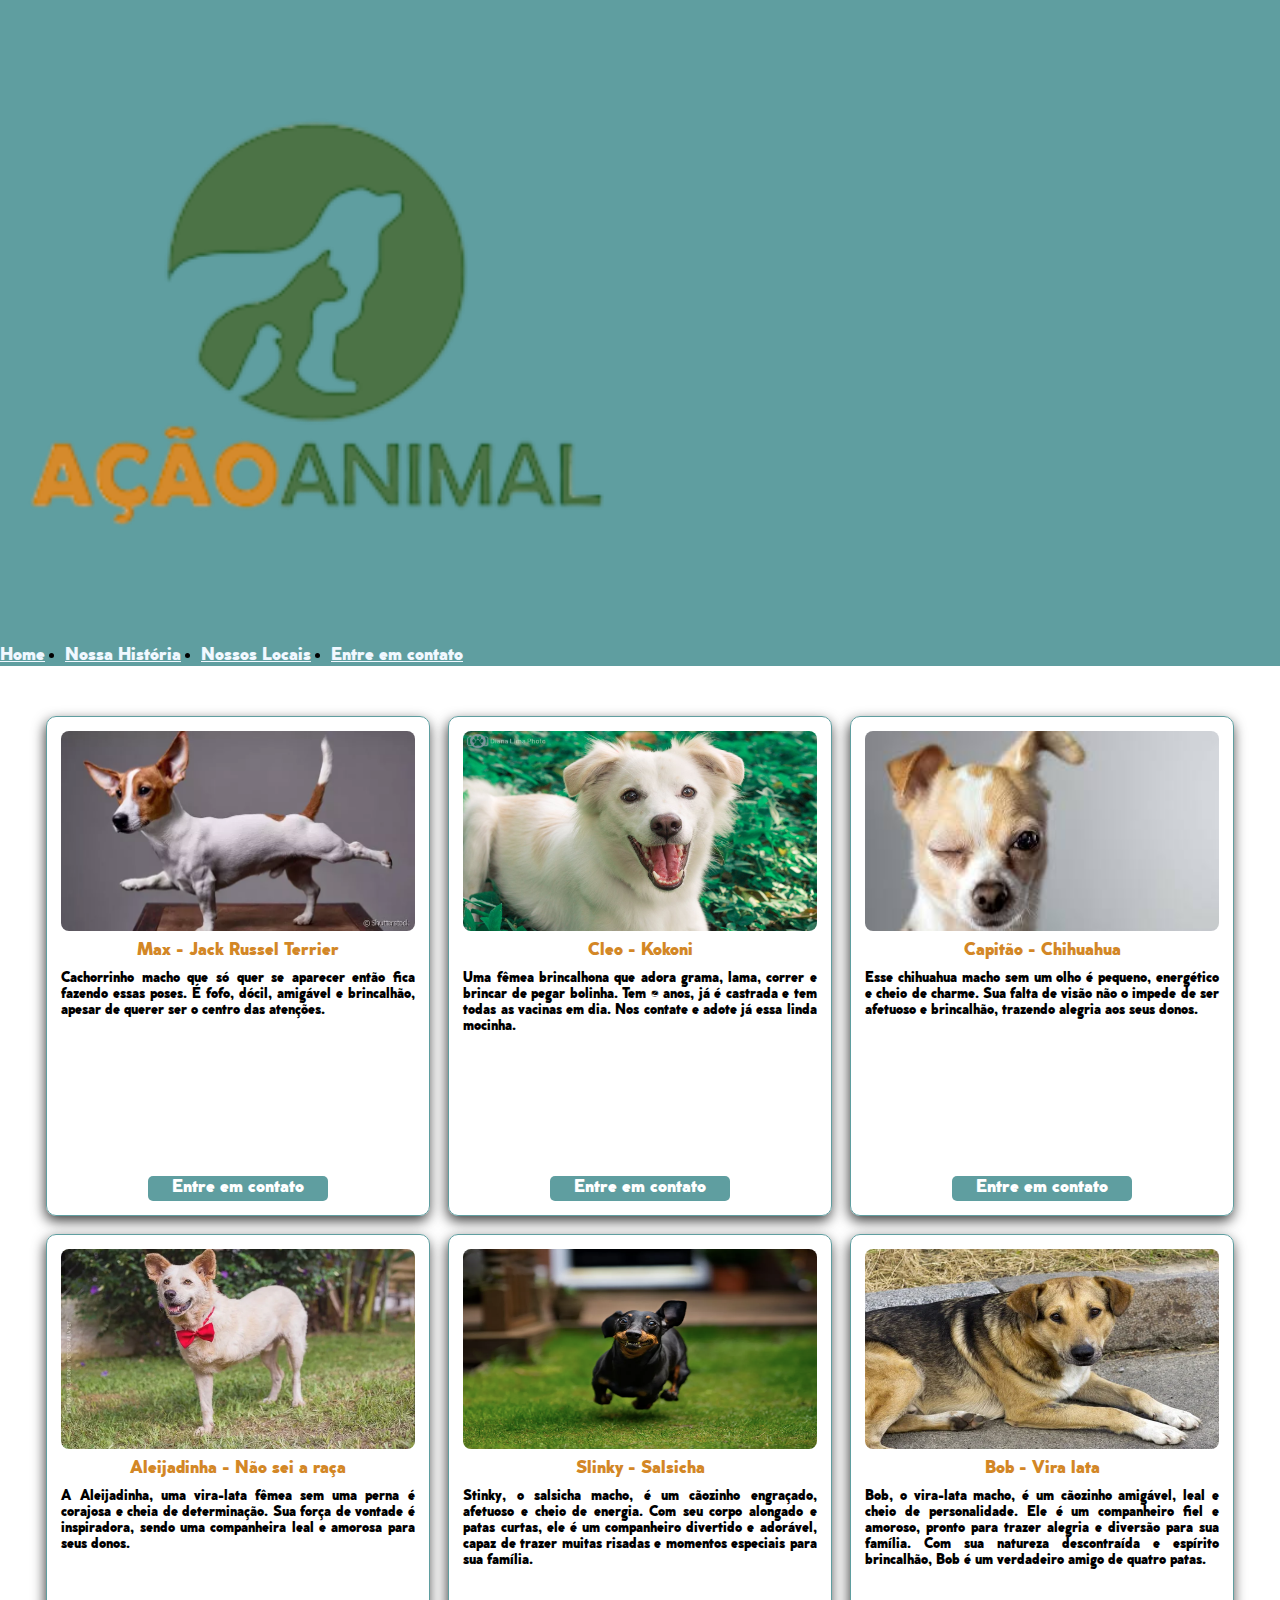
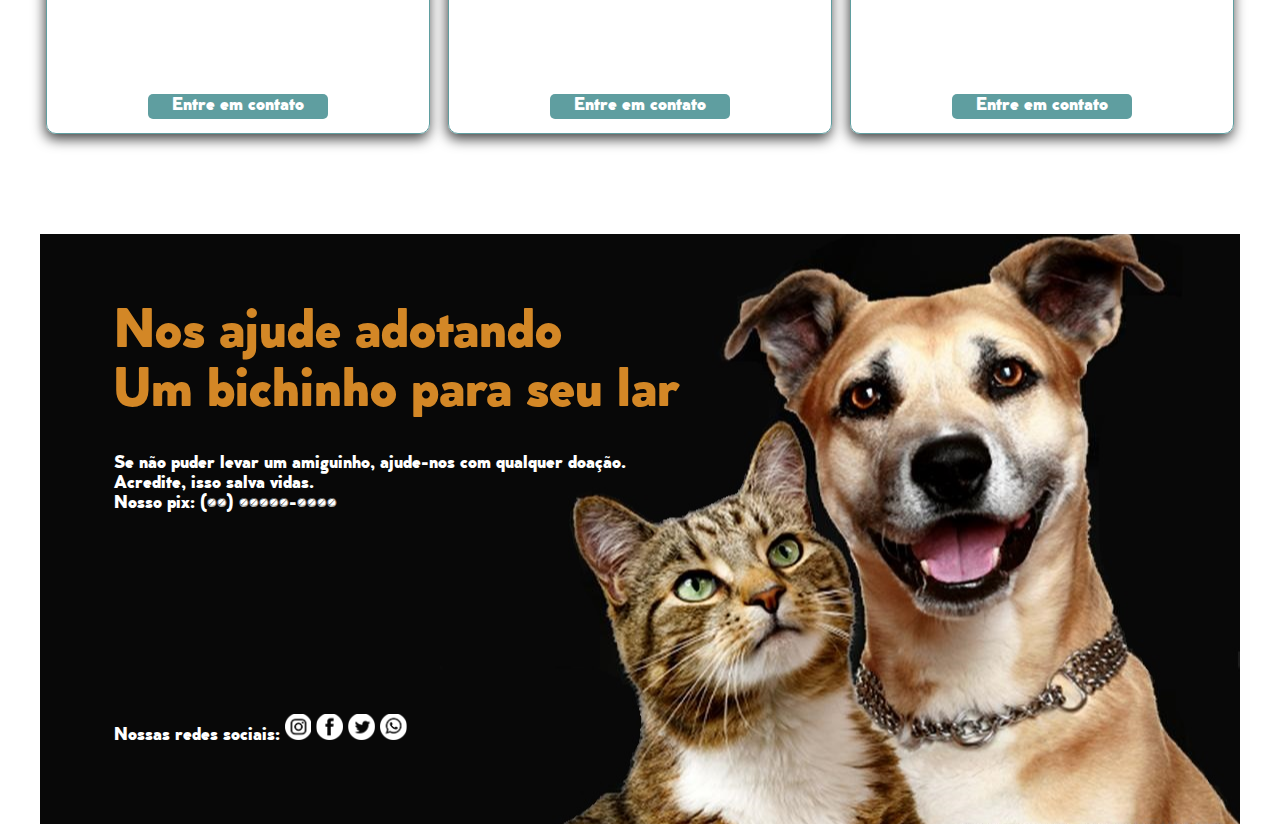
==== index.html @ 509710b0 "Quase pronto" ====
<!DOCTYPE html>
<html lang="pt-br">

<head>
    <meta charset="UTF-8">
    <meta http-equiv="X-UA-Compatible" content="IE=edge">
    <meta name="viewport" content="width=device-width, initial-scale=1.0">
    <link href="https://cdn.jsdelivr.net/npm/bootstrap@5.3.0/dist/css/bootstrap.min.css" rel="stylesheet"
        integrity="sha384-9ndCyUaIbzAi2FUVXJi0CjmCapSmO7SnpJef0486qhLnuZ2cdeRhO02iuK6FUUVM" crossorigin="anonymous">

    <link rel="stylesheet" href="./css/style.css">
    <title>ONG</title>
</head>

<body>
    <header>
        <nav class="navbar navbar-expand-lg w-100">
            <div class="container-fluid">
                <a class="navbar-brand" href="#"><img src="./img/logo.png" alt=""></a>
                <div class="collapse navbar-collapse" id="navbarNav">
                    <ul class="navbar-nav ms-auto">
                        <li class="nav-item">
                            <a class="nav-link active" aria-current="page" href="#">Home</a>
                        </li>
                        <li class="nav-item">
                            <a class="nav-link" href="#">Nossa História</a>
                        </li>
                        <li class="nav-item">
                            <a class="nav-link" href="#">Nossos Locais</a>
                        </li>
                        <li class="nav-item">
                            <a class="nav-link" href="#">Entre em contato</a>
                        </li>
                    </ul>
                </div>
            </div>
        </nav>
    </header>

    <div class="container"></div>

    <footer>
        <h1>Nos ajude adotando</h1>
        <h2>Um bichinho para seu lar</h2>

        <div class="footer-texto">
            <span>Se não puder levar um amiguinho, ajude-nos com qualquer doação.</span>
            <span>Acredite, isso salva vidas.</span>
            <span>Nosso pix: (41) 98765-4321</span>
        </div>

        <div class="footer-redes">
            <span>Nossas redes sociais:</span>
            <a href="instagram.com/userdaempresa"><img src="./img/rodape/icone-insta.png" alt="Ícone do Instagram"></a>
            <a href="facebook.com/userdaempresa"><img src="./img/rodape/icone-face.png" alt="Ícone do Facebook"></a>
            <a href="twitter.com/userdaempresa"><img src="./img/rodape/icone-twitter.png" alt="Ícone do Twitter"></a>
            <a href="wa.me/5541987654321"><img src="./img/rodape/icone-whats.png" alt="Ícone do Whatsapp"></a>
        </div>
    </footer>

    <script src="./js/script.js"></script>
</body>

</html>
---- css/style.css ----
* {
  font-family: fonte;
  margin: 0;
  padding: 0;
  box-sizing: border-box;
  font-size: 18px;
}

@font-face {
  font-family: fonte;
  src: url("../fonts/Cocogoose-Classic-ExtraBold-trial.ttf");
}

header {
  margin-bottom: 50px;
  background-color: cadetblue;
}

.navbar img {
  width: 50%;
}

.navbar a {
  color: aliceblue;
}

.navbar-nav {
  display: flex;
  gap: 20px;
}

.container {
  display: flex;
  justify-content: center;
  align-items: center;
  flex-wrap: wrap;
  gap: 1rem;
}

.card {
  border: 1px solid cadetblue;
  border-radius: 10px;
  overflow: hidden;

  display: flex;
  flex-direction: column;
  align-items: center;
  justify-content: space-around;
  gap: 10px;

  width: 30%;
  height: 500px;
  padding: 0.8rem;

  box-shadow: -1px 5px 13px 0px rgba(0, 0, 0, 0.75);
}

.card-img {
  width: 100%;
  height: 200px;
  border-radius: 8px;
}

.card-titulo {
  text-align: center;
  color: #d38726;
}

.card-descricao {
  text-align: justify;
  font-size: 0.8rem;
  flex-grow: 1;
}

.card-botao {
  width: 180px;
  height: 25px;
  border: none;
  border-radius: 5px;
  background-color: cadetblue;
}

.card-botao a {
  color: white;
  text-decoration: none;
}

footer {
  margin-top: 100px;
  padding-left: 60px;
  background-image: url("../img/footer.jpg");
  background-repeat: no-repeat;
  background-position: center;
  height: 590px;
  color: white;
}

footer h1, footer h2, .footer-texto, .footer-redes {
  padding-left: 3rem;
}

footer h1 {
  padding-top: 4rem;
}

footer h1, footer h2 {
  color: #d38726;
  font-size: 3rem;
}

.footer-texto {
  display: flex;
  flex-direction: column;
  margin-top: 30px;
  margin-bottom: 200px;
}

.footer-redes {
  gap: 10px;
}

.footer-redes a {
  color: #d38726;
  text-decoration: none;
}

@media (max-width: 600px) {

  * {
    font-size: 22px;
  }

  .card {
    width: 80%;
  }
}

@media (min-width: 601px) and (max-width: 801px) {

  * {
    font-size: 20px;
  }

  .card {
    width: 40%;
  }
}
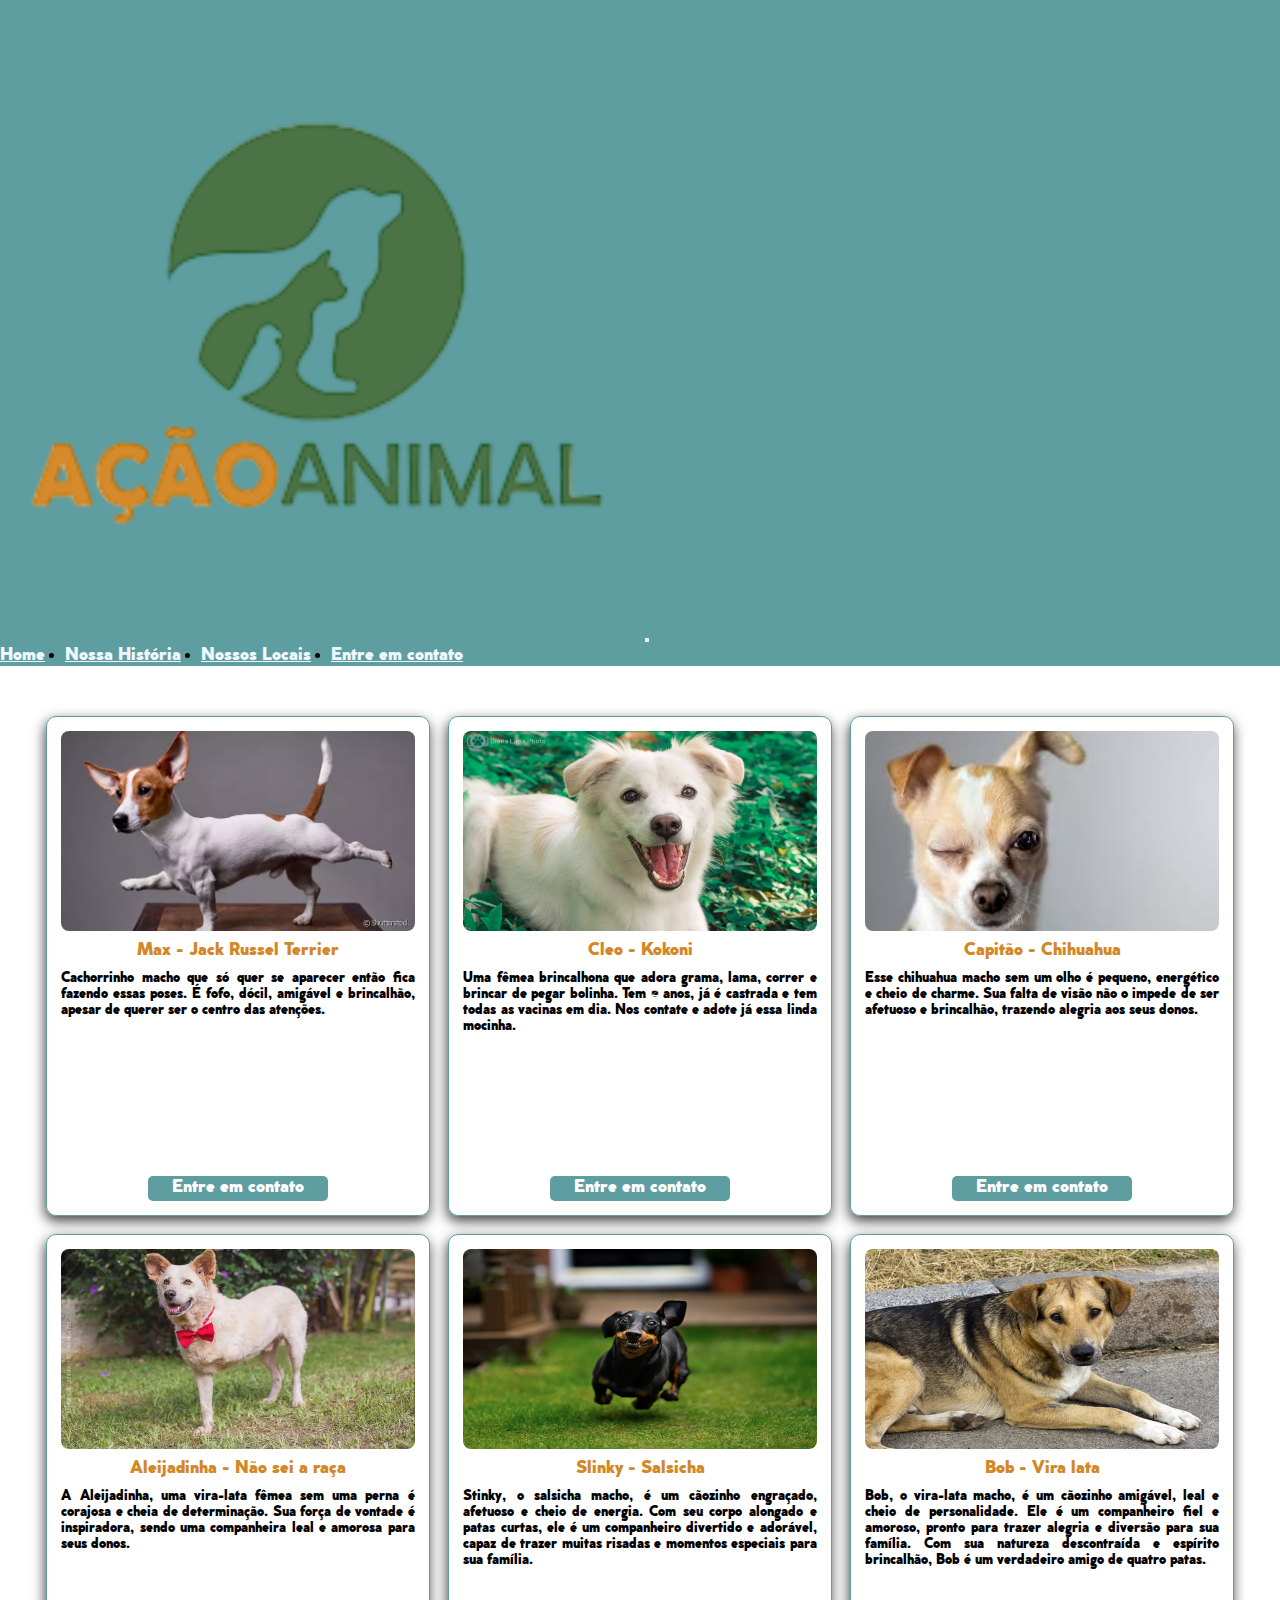
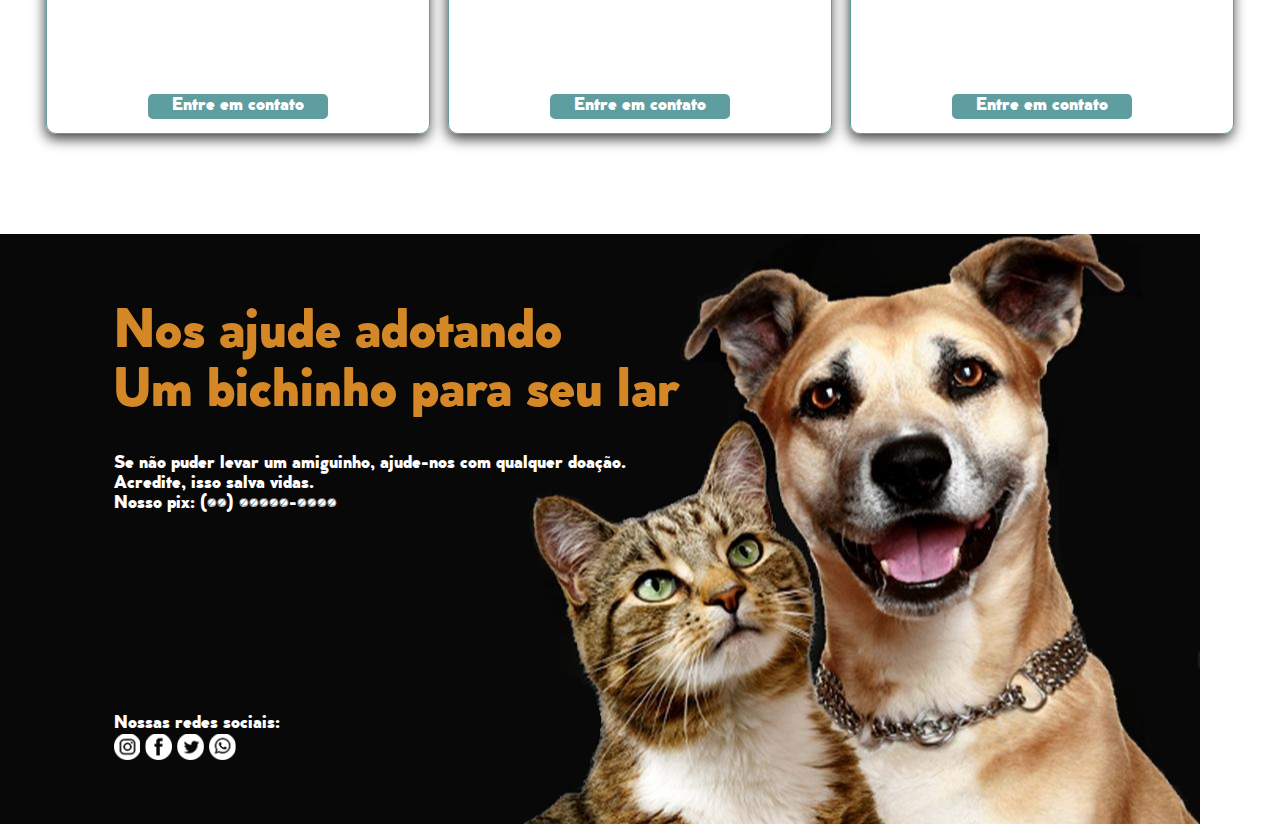
==== commit 37d8b145: "ONG" ====
--- a/index.html
+++ b/index.html
@@ -17,6 +17,10 @@
         <nav class="navbar navbar-expand-lg w-100">
             <div class="container-fluid">
                 <a class="navbar-brand" href="#"><img src="./img/logo.png" alt=""></a>
+                <button class="navbar-toggler" type="button" data-bs-toggle="collapse" data-bs-target="#navbarNav"
+                    aria-controls="navbarNav" aria-expanded="false" aria-label="Toggle navigation">
+                    <span class="navbar-toggler-icon"></span>
+                </button>
                 <div class="collapse navbar-collapse" id="navbarNav">
                     <ul class="navbar-nav ms-auto">
                         <li class="nav-item">
@@ -51,10 +55,12 @@
 
         <div class="footer-redes">
             <span>Nossas redes sociais:</span>
-            <a href="instagram.com/userdaempresa"><img src="./img/rodape/icone-insta.png" alt="Ícone do Instagram"></a>
-            <a href="facebook.com/userdaempresa"><img src="./img/rodape/icone-face.png" alt="Ícone do Facebook"></a>
-            <a href="twitter.com/userdaempresa"><img src="./img/rodape/icone-twitter.png" alt="Ícone do Twitter"></a>
-            <a href="wa.me/5541987654321"><img src="./img/rodape/icone-whats.png" alt="Ícone do Whatsapp"></a>
+            <div>
+                <a href="instagram.com/userdaempresa"><img src="./img/rodape/icone-insta.png" alt="Ícone do Instagram"></a>
+                <a href="facebook.com/userdaempresa"><img src="./img/rodape/icone-face.png" alt="Ícone do Facebook"></a>
+                <a href="twitter.com/userdaempresa"><img src="./img/rodape/icone-twitter.png" alt="Ícone do Twitter"></a>
+                <a href="wa.me/5541987654321"><img src="./img/rodape/icone-whats.png" alt="Ícone do Whatsapp"></a>
+            </div>
         </div>
     </footer>
 
--- a/css/style.css
+++ b/css/style.css
@@ -91,6 +91,7 @@
   background-image: url("../img/footer.jpg");
   background-repeat: no-repeat;
   background-position: center;
+  width: 1200px;
   height: 590px;
   color: white;
 }
@@ -101,6 +102,7 @@
 
 footer h1 {
   padding-top: 4rem;
+  
 }
 
 footer h1, footer h2 {
@@ -133,6 +135,19 @@
   .card {
     width: 80%;
   }
+
+  footer {
+    padding: 0px 0px 0px 0px;
+    background-image: url("../img/rodape/background.jpeg");
+    background-position: initial;
+    height: 1300px;
+    width: 598px;
+  }
+
+  .footer-redes {
+    display: flex;
+    flex-direction: column;
+  }
 }
 
 @media (min-width: 601px) and (max-width: 801px) {
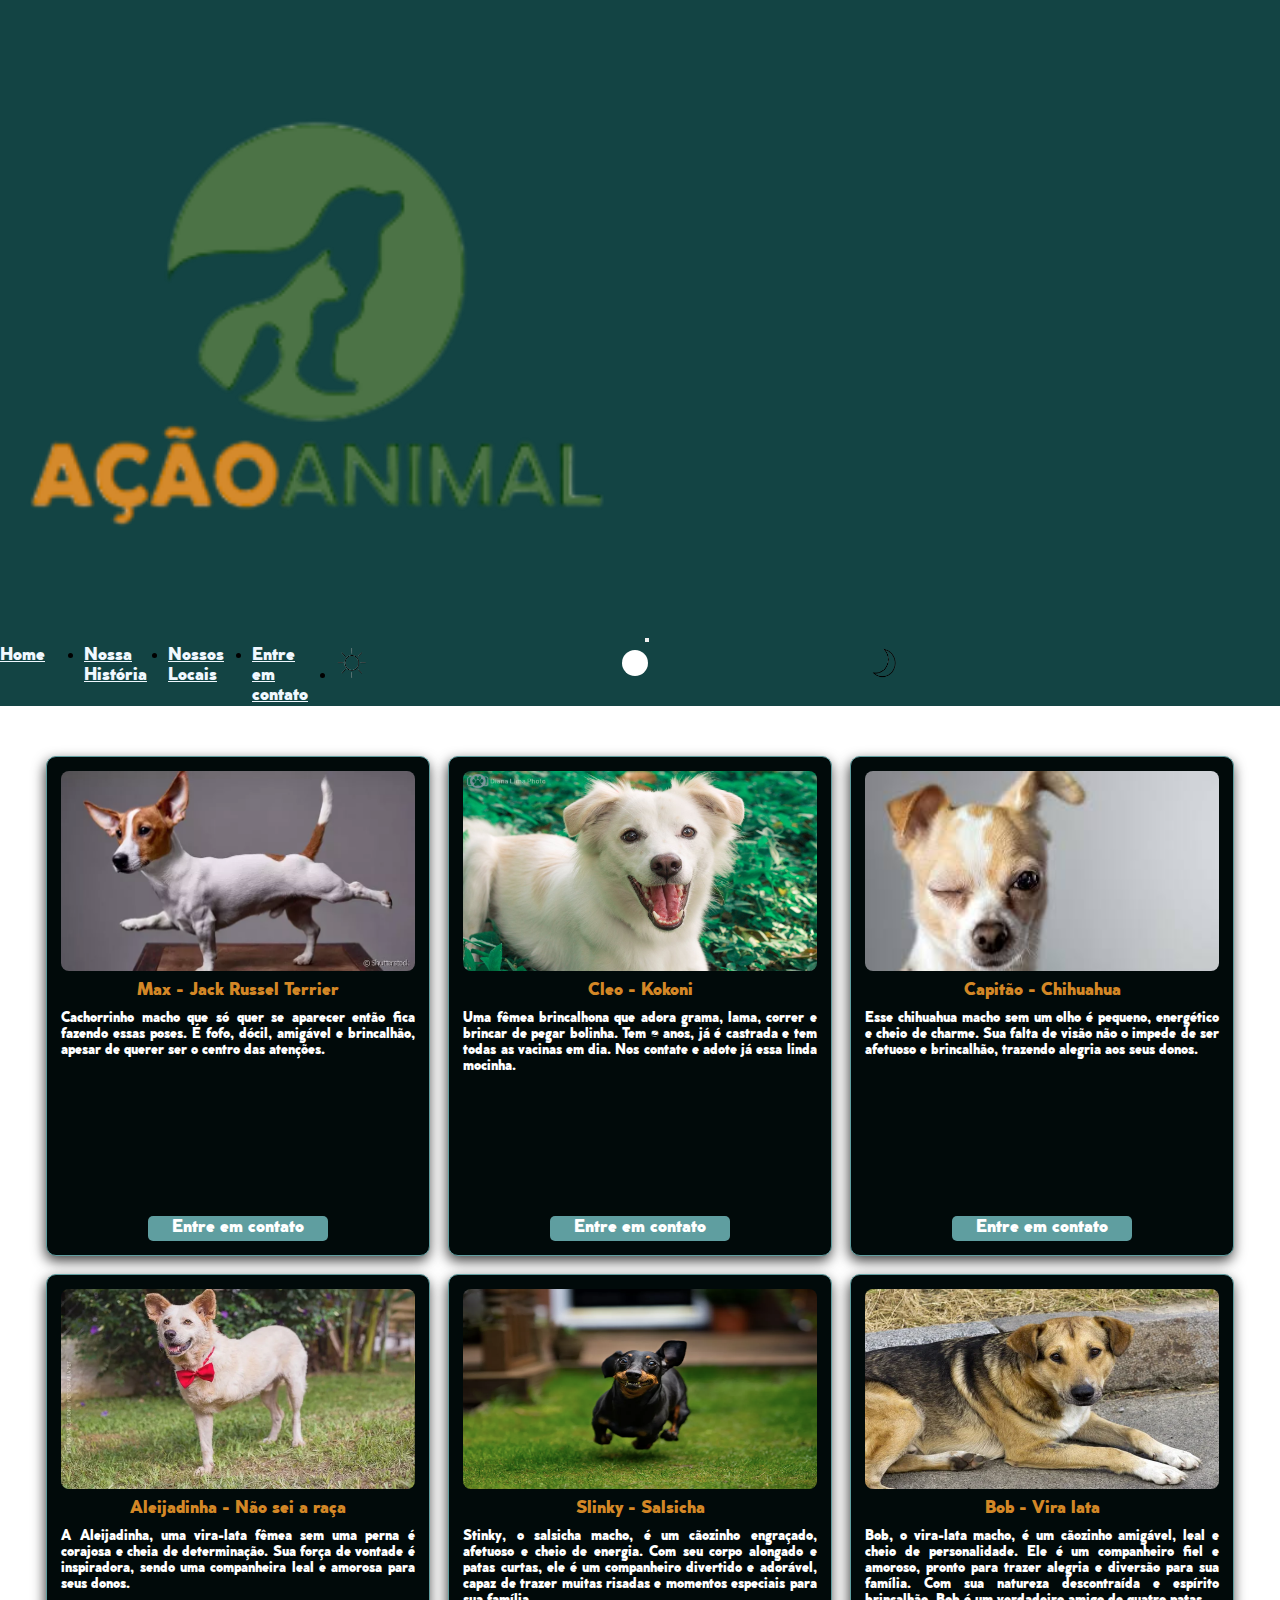
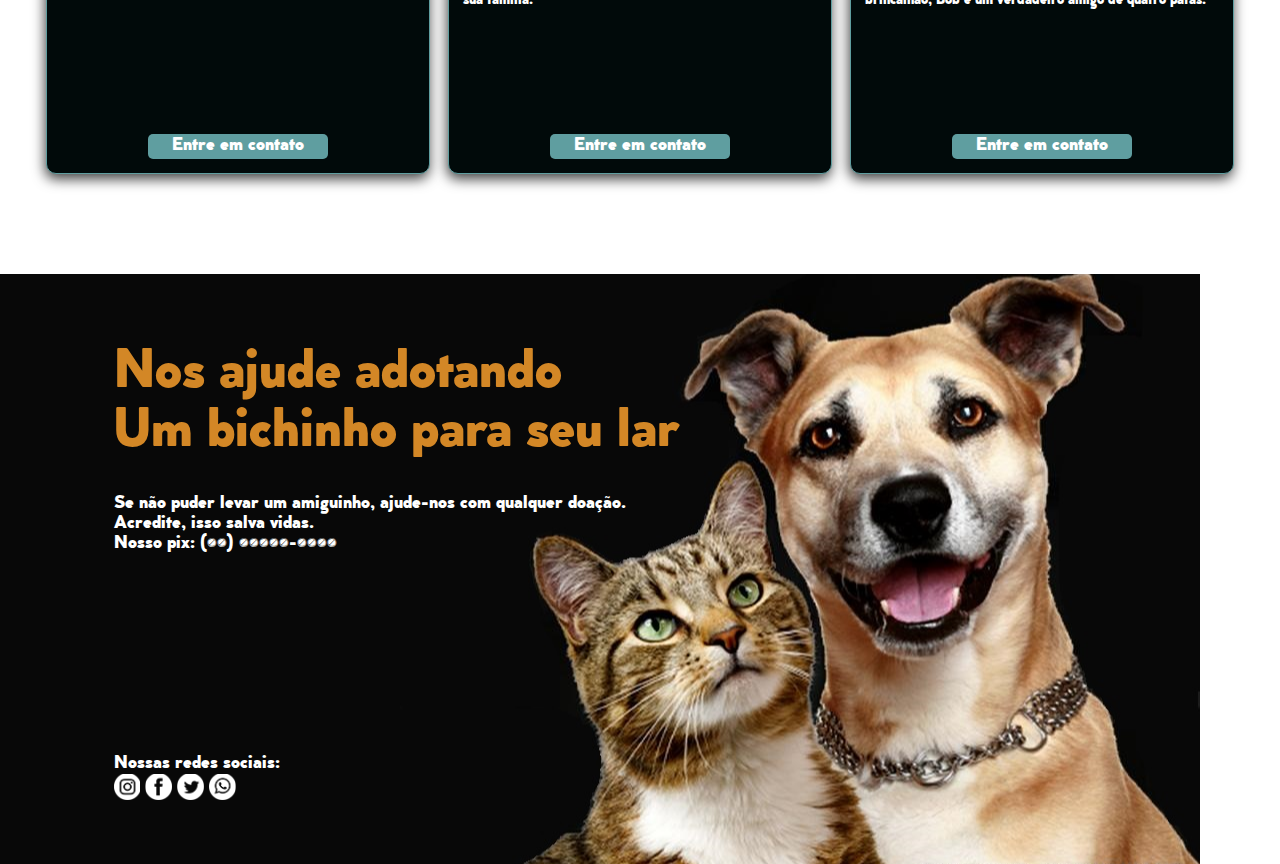
==== commit 32db85df: "Umas coisas" ====
--- a/index.html
+++ b/index.html
@@ -9,6 +9,7 @@
         integrity="sha384-9ndCyUaIbzAi2FUVXJi0CjmCapSmO7SnpJef0486qhLnuZ2cdeRhO02iuK6FUUVM" crossorigin="anonymous">
 
     <link rel="stylesheet" href="./css/style.css">
+    <link rel="stylesheet" href="./css/tema.css">
     <title>ONG</title>
 </head>
 
@@ -35,6 +36,16 @@
                         <li class="nav-item">
                             <a class="nav-link" href="#">Entre em contato</a>
                         </li>
+                        <li>
+                            <div class="switch-area">
+                                <img class="mudar-tema" src="./img/sol.png" alt="Desenho de sol">
+                                <label class="switch">
+                                    <input type="checkbox" id="botaoTema">
+                                    <span class="slider round"></span>
+                                </label>
+                                <img class="mudar-tema" src="./img/lua.png" alt="Desenho de lua">
+                            </div>
+                        </li>
                     </ul>
                 </div>
             </div>
@@ -56,15 +67,18 @@
         <div class="footer-redes">
             <span>Nossas redes sociais:</span>
             <div>
-                <a href="instagram.com/userdaempresa"><img src="./img/rodape/icone-insta.png" alt="Ícone do Instagram"></a>
+                <a href="instagram.com/userdaempresa"><img src="./img/rodape/icone-insta.png"
+                        alt="Ícone do Instagram"></a>
                 <a href="facebook.com/userdaempresa"><img src="./img/rodape/icone-face.png" alt="Ícone do Facebook"></a>
-                <a href="twitter.com/userdaempresa"><img src="./img/rodape/icone-twitter.png" alt="Ícone do Twitter"></a>
+                <a href="twitter.com/userdaempresa"><img src="./img/rodape/icone-twitter.png"
+                        alt="Ícone do Twitter"></a>
                 <a href="wa.me/5541987654321"><img src="./img/rodape/icone-whats.png" alt="Ícone do Whatsapp"></a>
             </div>
         </div>
     </footer>
 
     <script src="./js/script.js"></script>
+    <script src="./js/alterar-tema.js"></script>
 </body>
 
 </html>--- a/css/style.css
+++ b/css/style.css
@@ -88,7 +88,7 @@
 footer {
   margin-top: 100px;
   padding-left: 60px;
-  background-image: url("../img/footer.jpg");
+  background-image: url("../img/rodape/footer.jpg");
   background-repeat: no-repeat;
   background-position: center;
   width: 1200px;
--- a/css/tema.css
+++ b/css/tema.css
@@ -0,0 +1,174 @@
+* {
+    font-family: fonte;
+    margin: 0;
+    padding: 0;
+    box-sizing: border-box;
+    font-size: 18px;
+}
+
+.body-dark {
+    background-color: rgb(1, 10, 10);
+    color: white;
+}
+
+header {
+    background-color: rgb(19, 68, 68);
+}
+
+.switch-area {
+    display: flex;
+    flex-direction: row;
+    gap: 250px
+}
+
+.navbar ul li {
+    width: 5%;
+}
+
+.switch {
+    position: relative;
+    display: inline-block;
+    width: 60px;
+    height: 34px;
+}
+
+.switch input {
+    opacity: 0;
+    width: 0;
+    height: 0;
+}
+
+.slider {
+    position: absolute;
+    cursor: pointer;
+    top: 0;
+    right: 0;
+    bottom: 0;
+    left: 0;
+    background-color: #ccc;
+    -webkit-transition: .4s;
+    transition: .4s;
+}
+
+.slider:before {
+    position: absolute;
+    content: "";
+    height: 26px;
+    width: 26px;
+    left: 4px;
+    bottom: 4px;
+    background-color: white;
+    -webkit-transition: .4s;
+    transition: .4s;
+}
+
+input:checked+.slider {
+    background-color: #031d33;
+}
+
+input:focus+.slider {
+    box-shadow: 0 0 1px #031d33;
+}
+
+input:checked+.slider:before {
+    -webkit-transform: translateX(26px);
+    -ms-transform: translateX(26px);
+    transform: translateX(26px);
+}
+
+.slider.round {
+    border-radius: 34px;
+}
+
+.slider.round:before {
+    border-radius: 50%;
+}
+
+.card {
+    border: 1px solid cadetblue;
+    border-radius: 10px;
+    overflow: hidden;
+    background-color: rgb(1, 10, 10);
+
+    display: flex;
+    flex-direction: column;
+    align-items: center;
+    justify-content: space-around;
+    gap: 10px;
+
+    width: 30%;
+    height: 500px;
+    padding: 0.8rem;
+
+    box-shadow: -1px 5px 13px 0px rgba(0, 0, 0, 0.75);
+}
+
+.card-img {
+    width: 100%;
+    height: 200px;
+    border-radius: 8px;
+}
+
+.card-titulo {
+    text-align: center;
+    color: #d38726;
+}
+
+.card-descricao {
+    text-align: justify;
+    font-size: 0.8rem;
+    flex-grow: 1;
+    color: white;
+}
+
+.card-botao {
+    width: 180px;
+    height: 25px;
+    border: none;
+    border-radius: 5px;
+    background-color: cadetblue;
+}
+
+.card-botao a {
+    color: white;
+    text-decoration: none;
+}
+
+footer {
+    background-color: rgb(8, 8, 8);
+}
+
+@media (max-width: 600px) {
+
+    * {
+        font-size: 22px;
+    }
+
+    .card {
+        width: 80%;
+    }
+
+    footer {
+        padding: 0px 0px 0px 0px;
+        background-image: url("../img/rodape/background.jpeg");
+        background-position: initial;
+        height: 1300px;
+        width: 598px;
+    }
+
+    .footer-redes {
+        display: flex;
+        flex-direction: column;
+    }
+}
+
+@media (min-width: 601px) and (max-width: 801px) {
+
+    * {
+        font-size: 20px;
+    }
+
+    .card {
+        width: 40%;
+    }
+}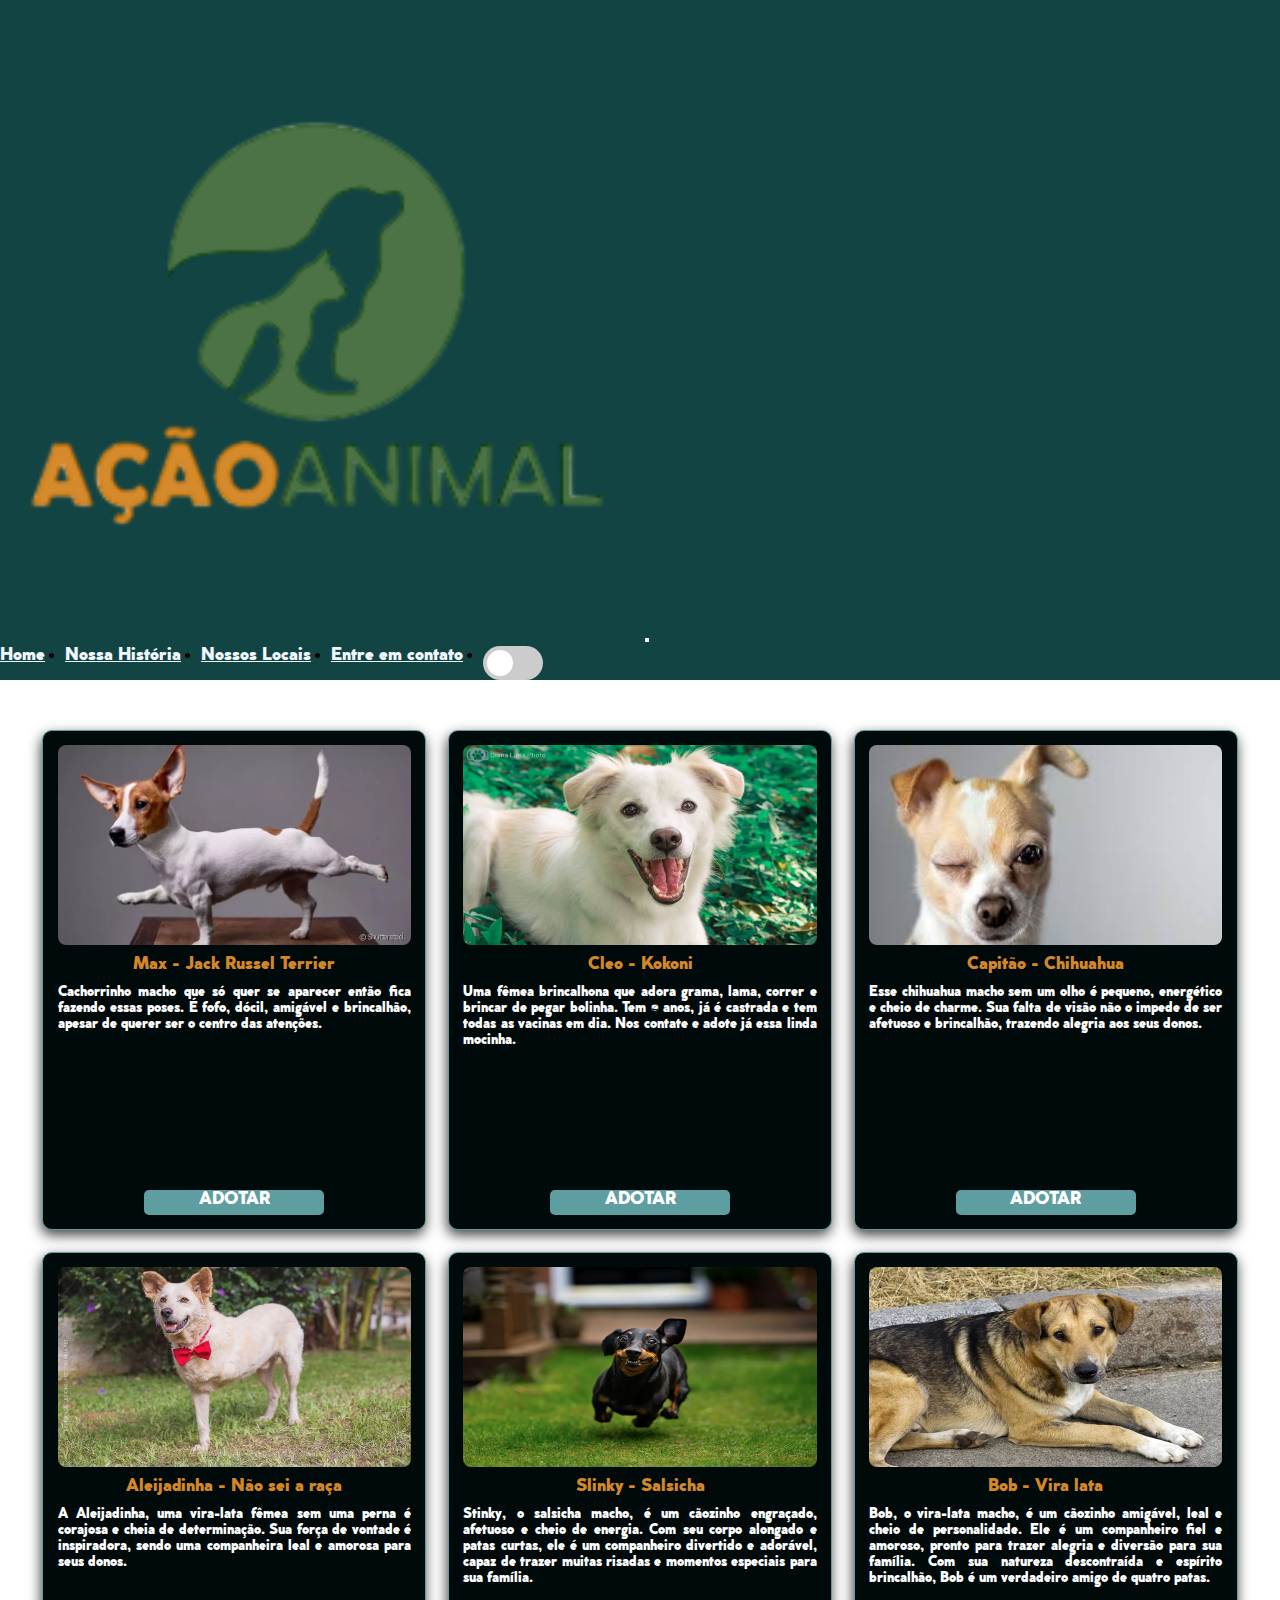
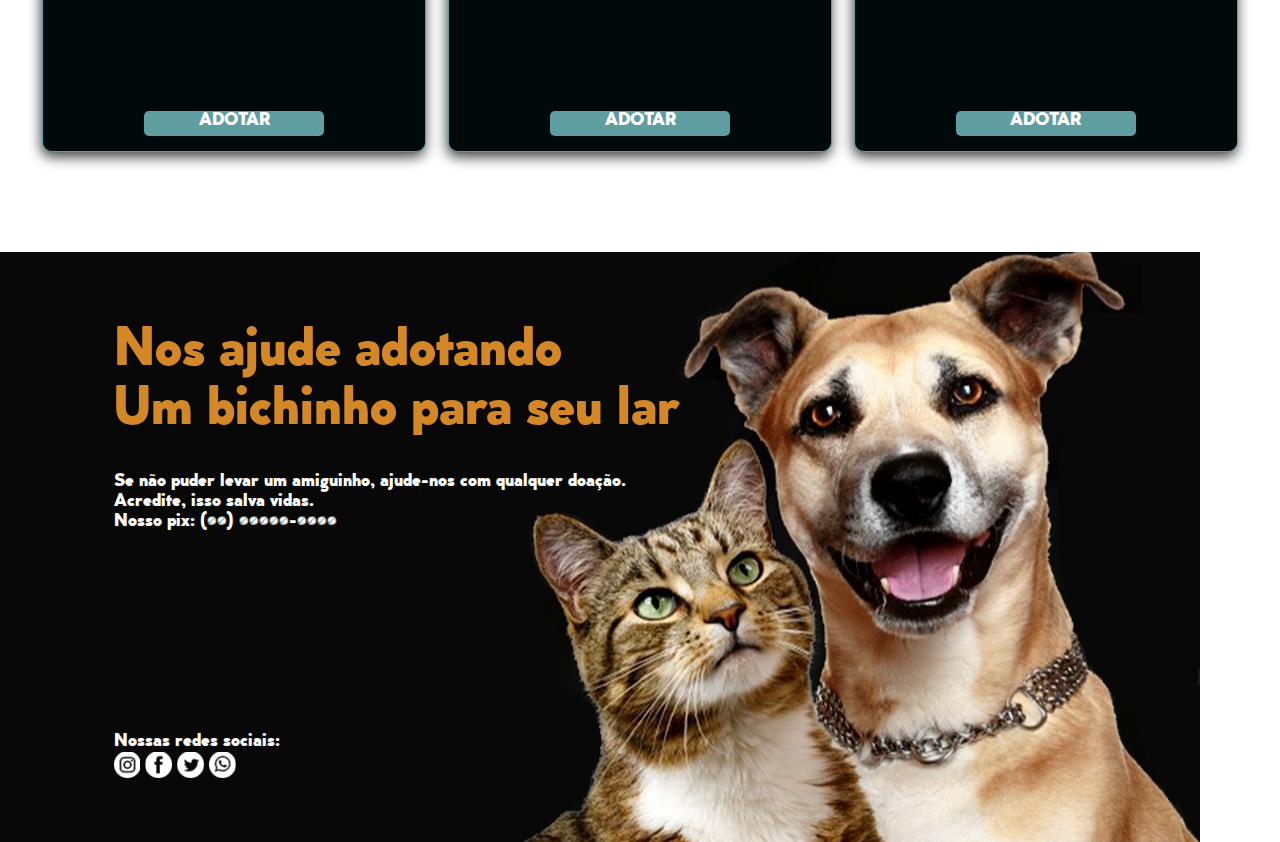
==== commit 41706632: "Ablububle" ====
--- a/index.html
+++ b/index.html
@@ -37,14 +37,15 @@
                             <a class="nav-link" href="#">Entre em contato</a>
                         </li>
                         <li>
-                            <div class="switch-area">
-                                <img class="mudar-tema" src="./img/sol.png" alt="Desenho de sol">
-                                <label class="switch">
-                                    <input type="checkbox" id="botaoTema">
-                                    <span class="slider round"></span>
-                                </label>
-                                <img class="mudar-tema" src="./img/lua.png" alt="Desenho de lua">
-                            </div>
+                            <label class="switch">
+                                <input type="checkbox" id="botaoTema">
+                                <span class="slider round"></span>
+                            </label>
+                            <!--<div class="switch-area">
+                                <i class="sol"></i>
+                                
+                                <i class="lua"></i>
+                            </div>-->
                         </li>
                     </ul>
                 </div>
--- a/css/style.css
+++ b/css/style.css
@@ -34,7 +34,7 @@
   justify-content: center;
   align-items: center;
   flex-wrap: wrap;
-  gap: 1rem;
+  gap: 1.2rem;
 }
 
 .card {
@@ -78,11 +78,9 @@
   border: none;
   border-radius: 5px;
   background-color: cadetblue;
-}
-
-.card-botao a {
   color: white;
   text-decoration: none;
+  text-align: center;
 }
 
 footer {
--- a/css/tema.css
+++ b/css/tema.css
@@ -15,14 +15,8 @@
     background-color: rgb(19, 68, 68);
 }
 
-.switch-area {
-    display: flex;
-    flex-direction: row;
-    gap: 250px
-}
-
-.navbar ul li {
-    width: 5%;
+.sol {
+    background-image: url("../img/sol.png");
 }
 
 .switch {
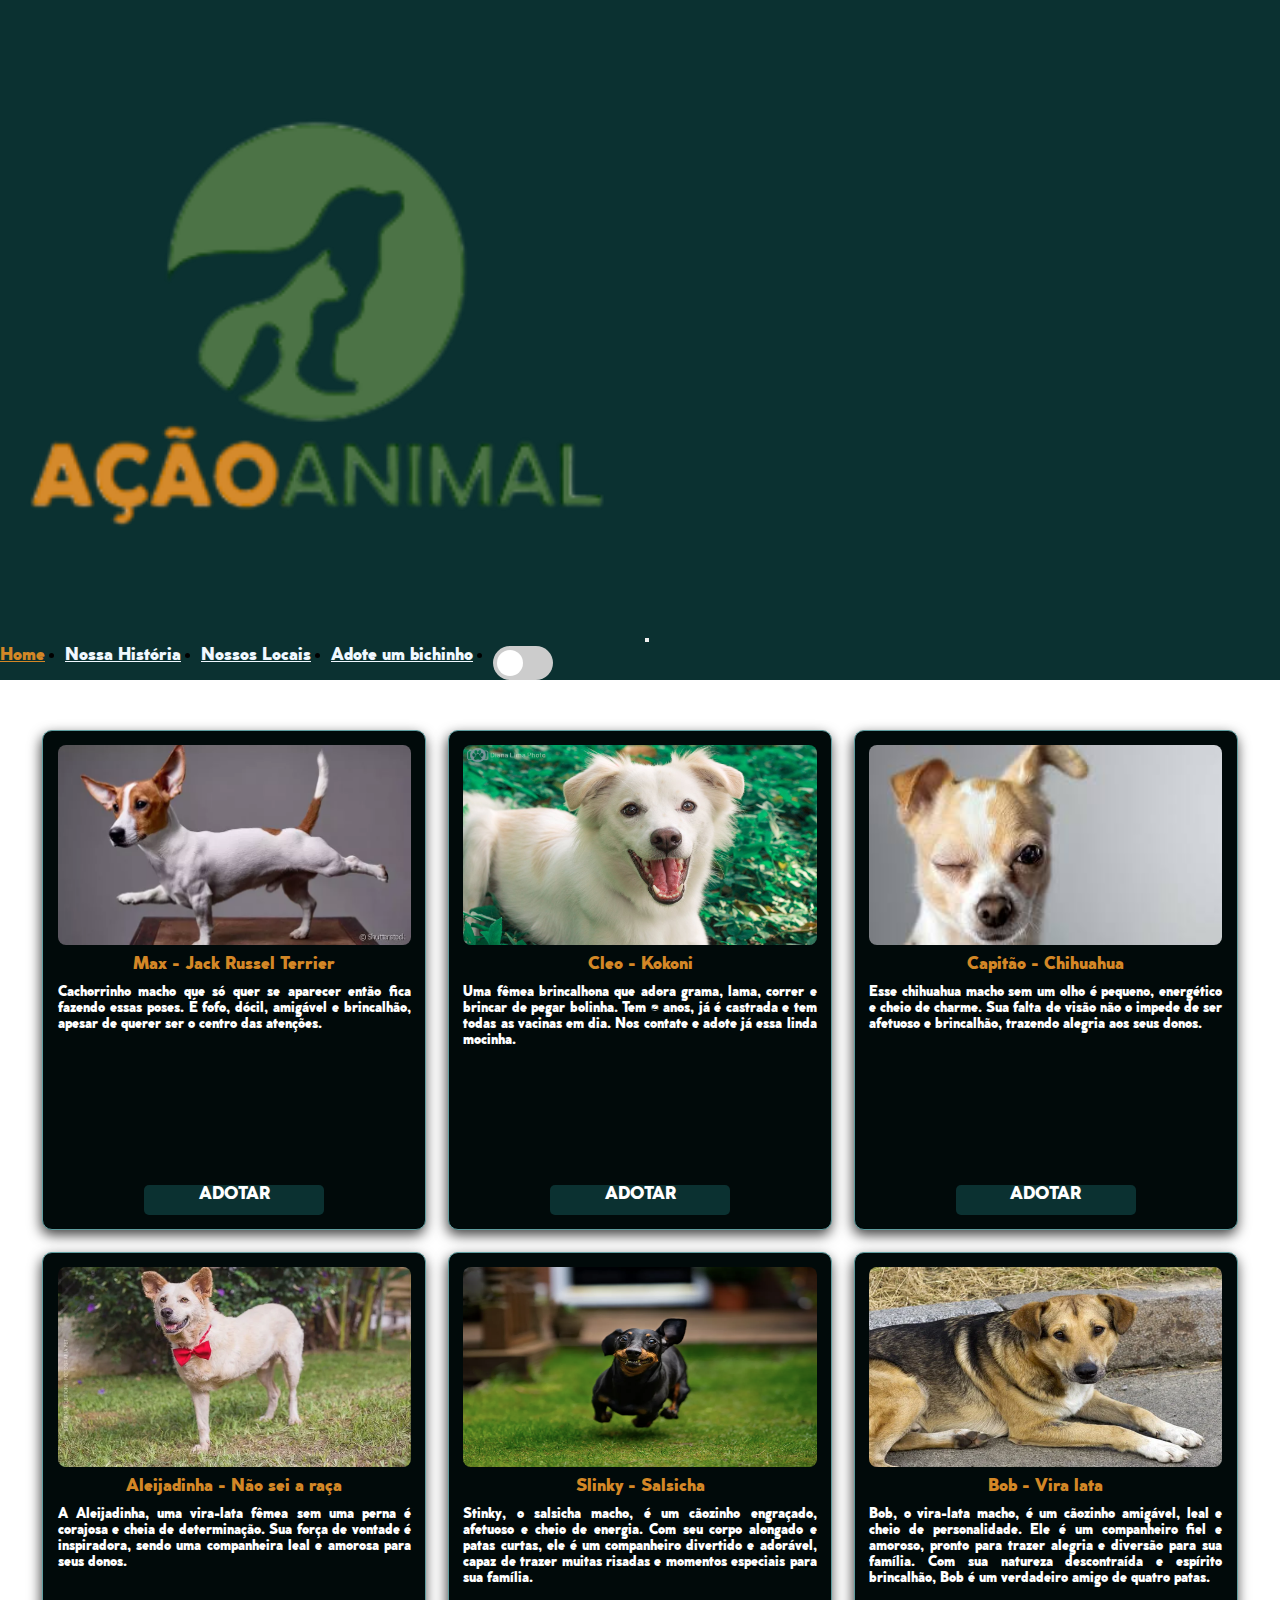
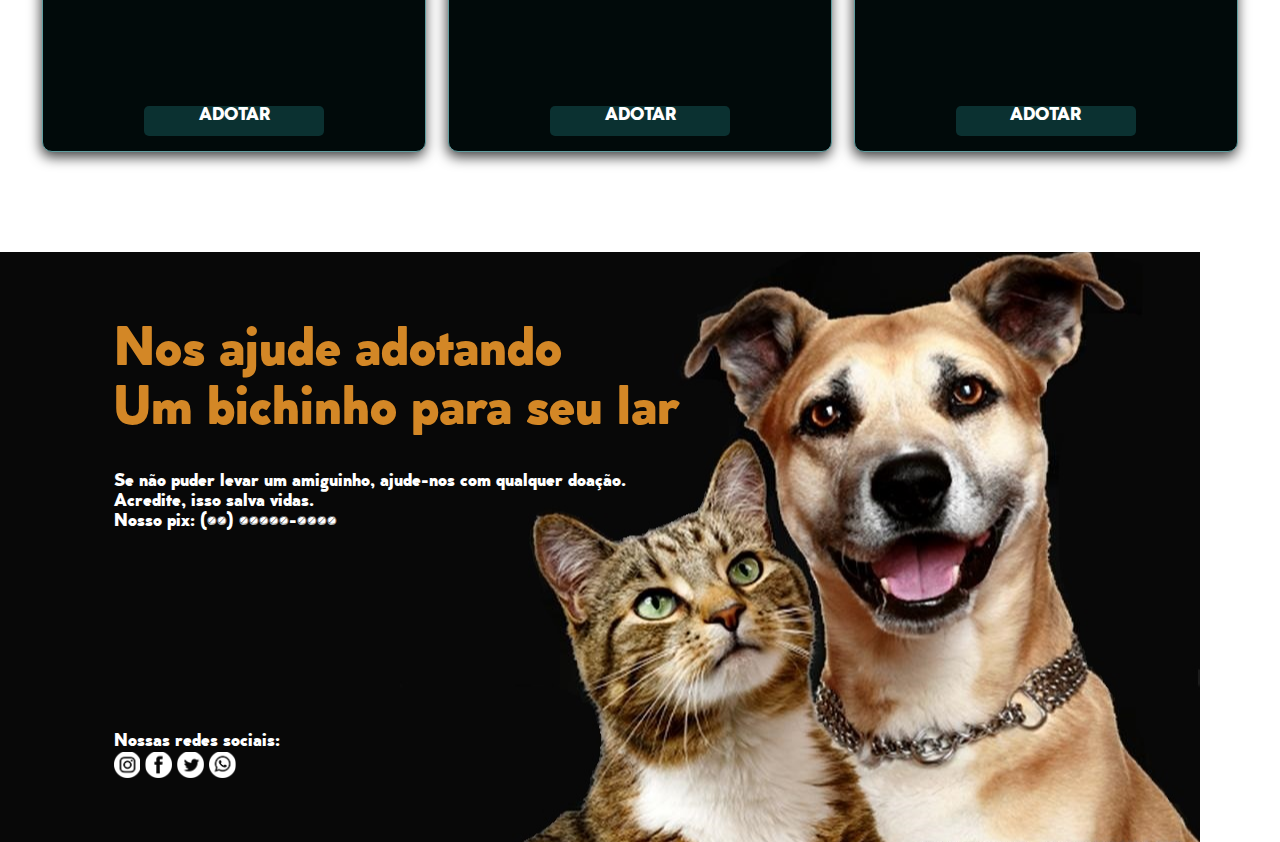
==== commit 1b852337: "Progresso" ====
--- a/index.html
+++ b/index.html
@@ -7,6 +7,7 @@
     <meta name="viewport" content="width=device-width, initial-scale=1.0">
     <link href="https://cdn.jsdelivr.net/npm/bootstrap@5.3.0/dist/css/bootstrap.min.css" rel="stylesheet"
         integrity="sha384-9ndCyUaIbzAi2FUVXJi0CjmCapSmO7SnpJef0486qhLnuZ2cdeRhO02iuK6FUUVM" crossorigin="anonymous">
+    <link href="https://cdnjs.cloudflare.com/ajax/libs/font-awesome/6.4.0/css/all.min.css" rel="stylesheet">
 
     <link rel="stylesheet" href="./css/style.css">
     <link rel="stylesheet" href="./css/tema.css">
@@ -34,18 +35,17 @@
                             <a class="nav-link" href="#">Nossos Locais</a>
                         </li>
                         <li class="nav-item">
-                            <a class="nav-link" href="#">Entre em contato</a>
+                            <a class="nav-link" href="#">Adote um bichinho</a>
                         </li>
                         <li>
-                            <label class="switch">
-                                <input type="checkbox" id="botaoTema">
-                                <span class="slider round"></span>
-                            </label>
-                            <!--<div class="switch-area">
-                                <i class="sol"></i>
-                                
-                                <i class="lua"></i>
-                            </div>-->
+                            <div class="switch-area">
+                                <i class="fa-light fa-sun-bright"></i>
+                                <label class="switch">
+                                    <input type="checkbox" id="botaoTema">
+                                    <span class="slider round"></span>
+                                </label>
+                                <i class="fa-solid fa-moon-stars"></i>
+                            </div>
                         </li>
                     </ul>
                 </div>
--- a/css/style.css
+++ b/css/style.css
@@ -68,13 +68,13 @@
 
 .card-descricao {
   text-align: justify;
-  font-size: 0.8rem;
+  font-size: 0.9rem;
   flex-grow: 1;
 }
 
 .card-botao {
   width: 180px;
-  height: 25px;
+  height: 30px;
   border: none;
   border-radius: 5px;
   background-color: cadetblue;
@@ -100,7 +100,6 @@
 
 footer h1 {
   padding-top: 4rem;
-  
 }
 
 footer h1, footer h2 {
--- a/css/tema.css
+++ b/css/tema.css
@@ -6,17 +6,29 @@
     font-size: 18px;
 }
 
+/*Cores dark mode
+Header/Button 11, 49, 49
+Background 1, 10, 10
+Footer 8, 8, 8
+Slider #031d33
+Logo 76, 115, 70
+*/
+
 .body-dark {
-    background-color: rgb(1, 10, 10);
+    background-color: rgb(7, 31, 31);
     color: white;
 }
 
 header {
-    background-color: rgb(19, 68, 68);
+    background-color: rgb(11, 49, 49);
 }
 
-.sol {
-    background-image: url("../img/sol.png");
+.nav-link:hover {
+    color: #d38726;
+}
+
+.nav-link.active {
+    color: #d38726 !important;
 }
 
 .switch {
@@ -79,7 +91,6 @@
 }
 
 .card {
-    border: 1px solid cadetblue;
     border-radius: 10px;
     overflow: hidden;
     background-color: rgb(1, 10, 10);
@@ -93,8 +104,6 @@
     width: 30%;
     height: 500px;
     padding: 0.8rem;
-
-    box-shadow: -1px 5px 13px 0px rgba(0, 0, 0, 0.75);
 }
 
 .card-img {
@@ -117,19 +126,12 @@
 
 .card-botao {
     width: 180px;
-    height: 25px;
+    height: 30px;
     border: none;
     border-radius: 5px;
-    background-color: cadetblue;
-}
-
-.card-botao a {
+    background-color: rgb(11, 49, 49);
     color: white;
     text-decoration: none;
-}
-
-footer {
-    background-color: rgb(8, 8, 8);
 }
 
 @media (max-width: 600px) {
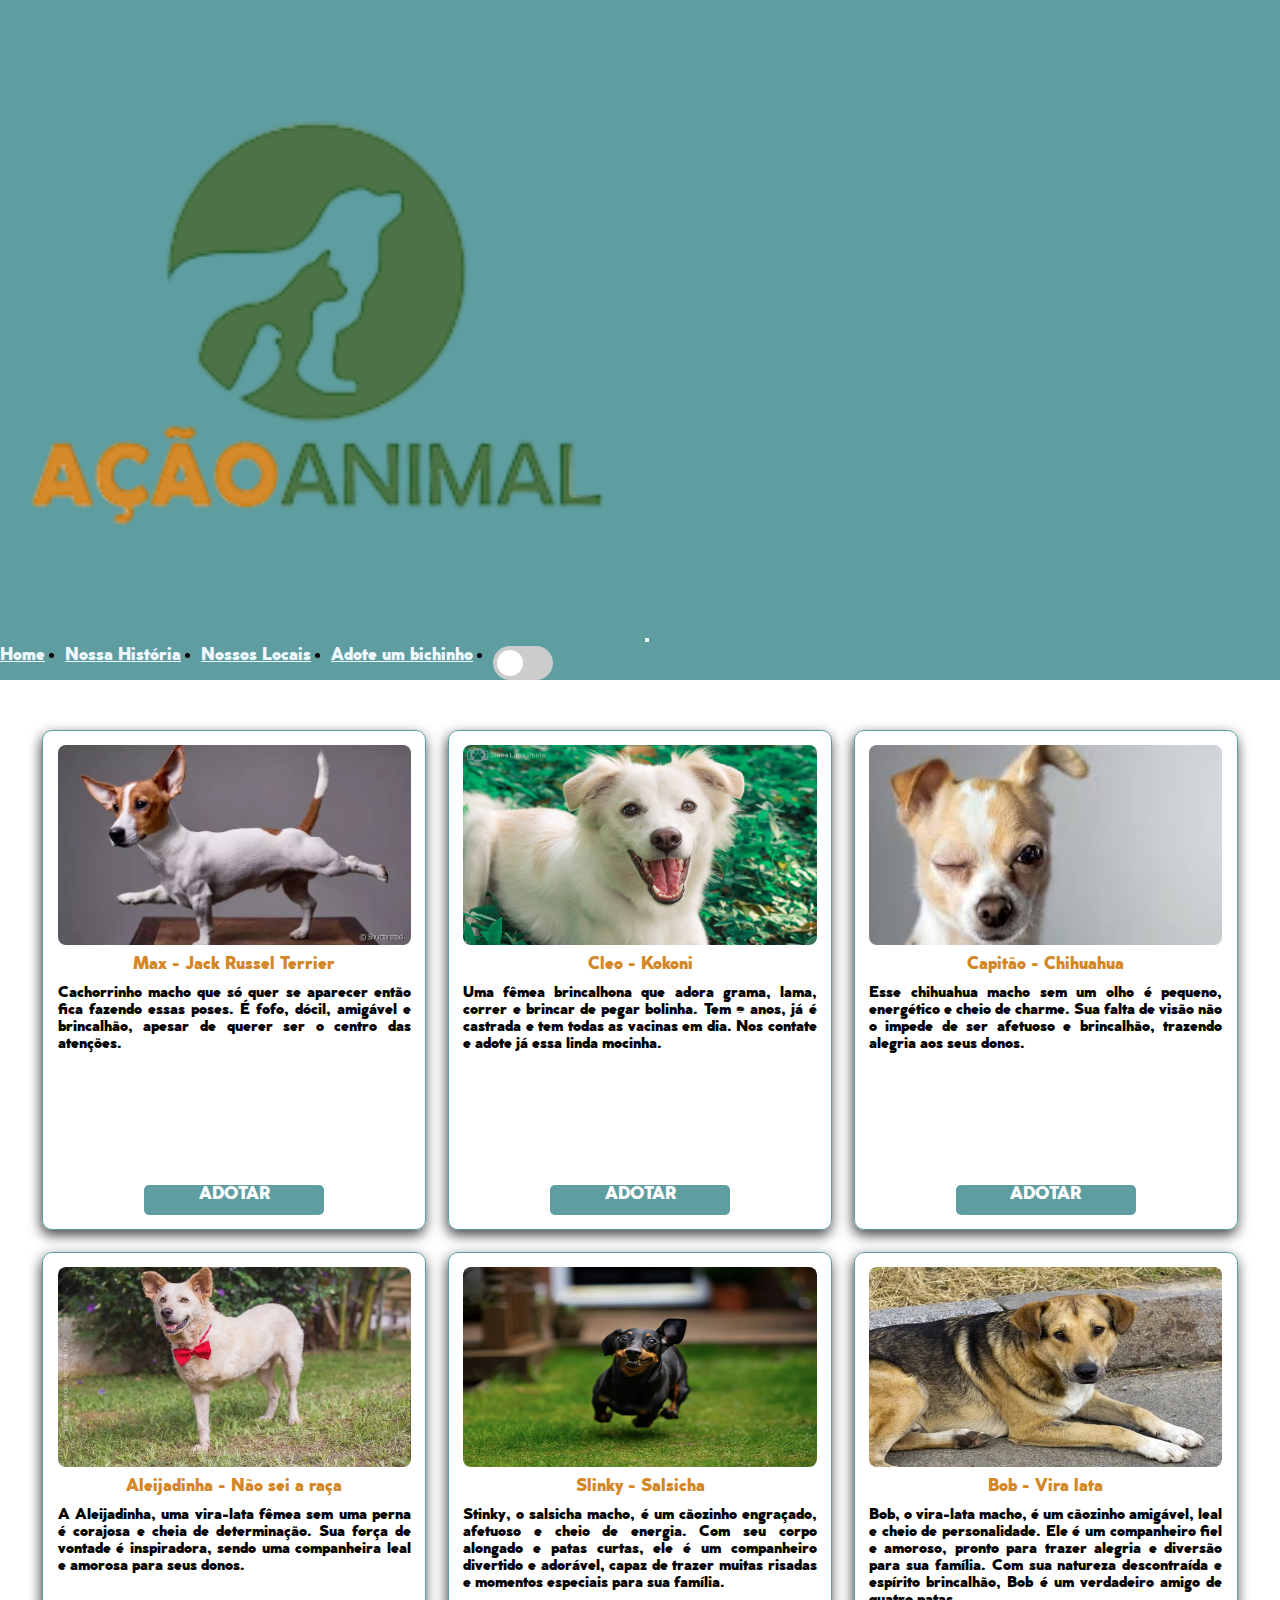
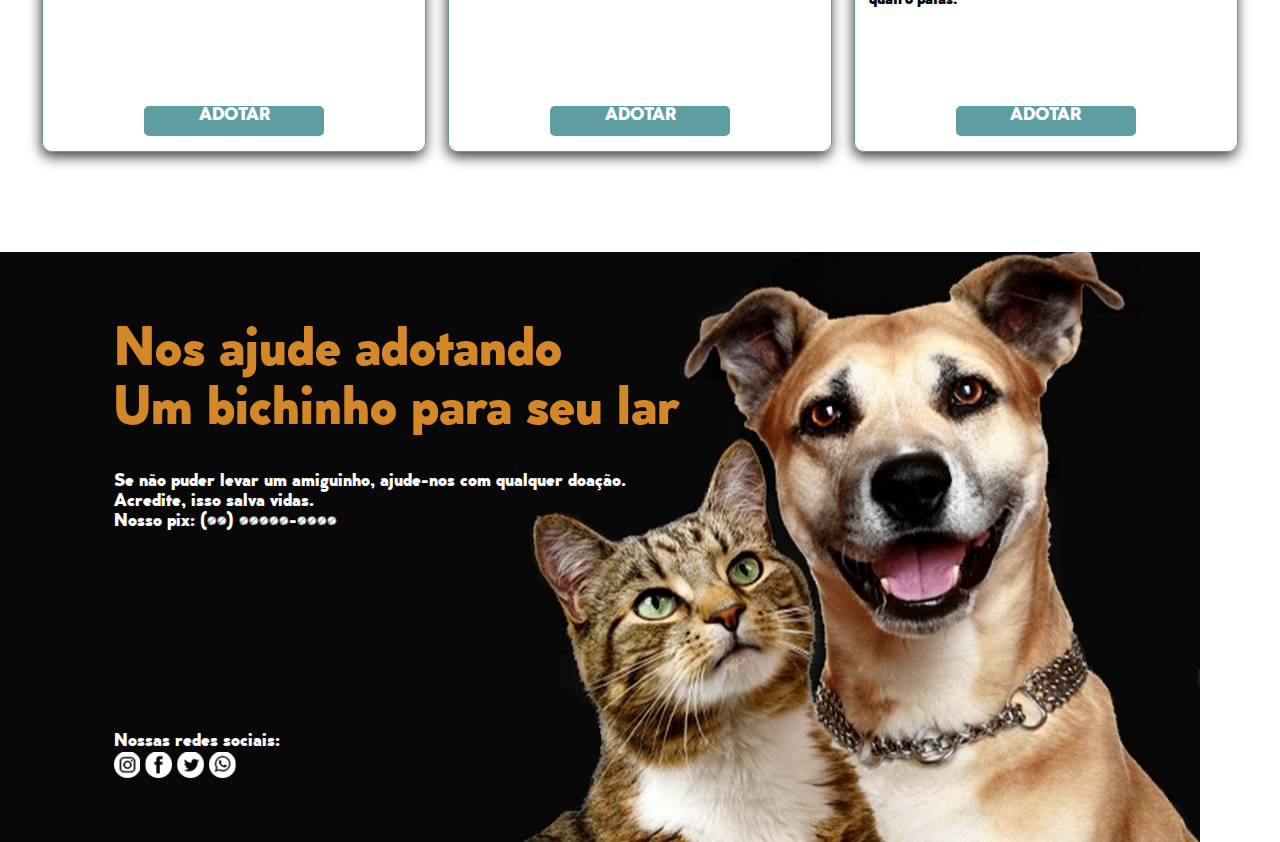
==== commit efdaf1cd: "André é um anjo" ====
--- a/index.html
+++ b/index.html
@@ -9,9 +9,12 @@
         integrity="sha384-9ndCyUaIbzAi2FUVXJi0CjmCapSmO7SnpJef0486qhLnuZ2cdeRhO02iuK6FUUVM" crossorigin="anonymous">
     <link href="https://cdnjs.cloudflare.com/ajax/libs/font-awesome/6.4.0/css/all.min.css" rel="stylesheet">
 
+    <!--<link rel='stylesheet' href='../css/style.css' type='text/css' id='dinamico' />
+    <link rel='stylesheet' href='../css/tema.css' type='text/css' id='dinamico-dark' />-->
     <link rel="stylesheet" href="./css/style.css">
     <link rel="stylesheet" href="./css/tema.css">
     <title>ONG</title>
+    <link rel="shortcut icon" href="./img/logo.png" type="image/x-icon">
 </head>
 
 <body>
@@ -38,14 +41,10 @@
                             <a class="nav-link" href="#">Adote um bichinho</a>
                         </li>
                         <li>
-                            <div class="switch-area">
-                                <i class="fa-light fa-sun-bright"></i>
-                                <label class="switch">
-                                    <input type="checkbox" id="botaoTema">
-                                    <span class="slider round"></span>
-                                </label>
-                                <i class="fa-solid fa-moon-stars"></i>
-                            </div>
+                            <label class="switch">
+                                <input type="checkbox" id="botaoTema">
+                                <span class="slider round"></span>
+                            </label>
                         </li>
                     </ul>
                 </div>
--- a/css/tema.css
+++ b/css/tema.css
@@ -12,6 +12,7 @@
 Footer 8, 8, 8
 Slider #031d33
 Logo 76, 115, 70
+Laranja #d38726
 */
 
 .body-dark {
@@ -19,15 +20,15 @@
     color: white;
 }
 
-header {
+.header-dark {
     background-color: rgb(11, 49, 49);
 }
 
-.nav-link:hover {
+.nav-link-dark:hover {
     color: #d38726;
 }
 
-.nav-link.active {
+.nav-link-dark.active {
     color: #d38726 !important;
 }
 
@@ -90,7 +91,7 @@
     border-radius: 50%;
 }
 
-.card {
+.card-dark {
     border-radius: 10px;
     overflow: hidden;
     background-color: rgb(1, 10, 10);
@@ -106,25 +107,19 @@
     padding: 0.8rem;
 }
 
-.card-img {
-    width: 100%;
-    height: 200px;
-    border-radius: 8px;
-}
-
-.card-titulo {
+.card-dark-titulo {
     text-align: center;
     color: #d38726;
 }
 
-.card-descricao {
+.card-dark-descricao {
     text-align: justify;
     font-size: 0.8rem;
     flex-grow: 1;
     color: white;
 }
 
-.card-botao {
+.card-dark-botao {
     width: 180px;
     height: 30px;
     border: none;
@@ -132,6 +127,12 @@
     background-color: rgb(11, 49, 49);
     color: white;
     text-decoration: none;
+}
+
+/* Form elements */
+
+.form-item input[type=reset], .form-item input[type=submit] {
+    background-color: rgb(76, 115, 70);
 }
 
 @media (max-width: 600px) {
--- a/css/tema.css
+++ b/css/tema.css
@@ -12,6 +12,7 @@
 Footer 8, 8, 8
 Slider #031d33
 Logo 76, 115, 70
+Laranja #d38726
 */
 
 .body-dark {
@@ -19,15 +20,15 @@
     color: white;
 }
 
-header {
+.header-dark {
     background-color: rgb(11, 49, 49);
 }
 
-.nav-link:hover {
+.nav-link-dark:hover {
     color: #d38726;
 }
 
-.nav-link.active {
+.nav-link-dark.active {
     color: #d38726 !important;
 }
 
@@ -90,7 +91,7 @@
     border-radius: 50%;
 }
 
-.card {
+.card-dark {
     border-radius: 10px;
     overflow: hidden;
     background-color: rgb(1, 10, 10);
@@ -106,25 +107,19 @@
     padding: 0.8rem;
 }
 
-.card-img {
-    width: 100%;
-    height: 200px;
-    border-radius: 8px;
-}
-
-.card-titulo {
+.card-dark-titulo {
     text-align: center;
     color: #d38726;
 }
 
-.card-descricao {
+.card-dark-descricao {
     text-align: justify;
     font-size: 0.8rem;
     flex-grow: 1;
     color: white;
 }
 
-.card-botao {
+.card-dark-botao {
     width: 180px;
     height: 30px;
     border: none;
@@ -132,6 +127,12 @@
     background-color: rgb(11, 49, 49);
     color: white;
     text-decoration: none;
+}
+
+/* Form elements */
+
+.form-item input[type=reset], .form-item input[type=submit] {
+    background-color: rgb(76, 115, 70);
 }
 
 @media (max-width: 600px) {
